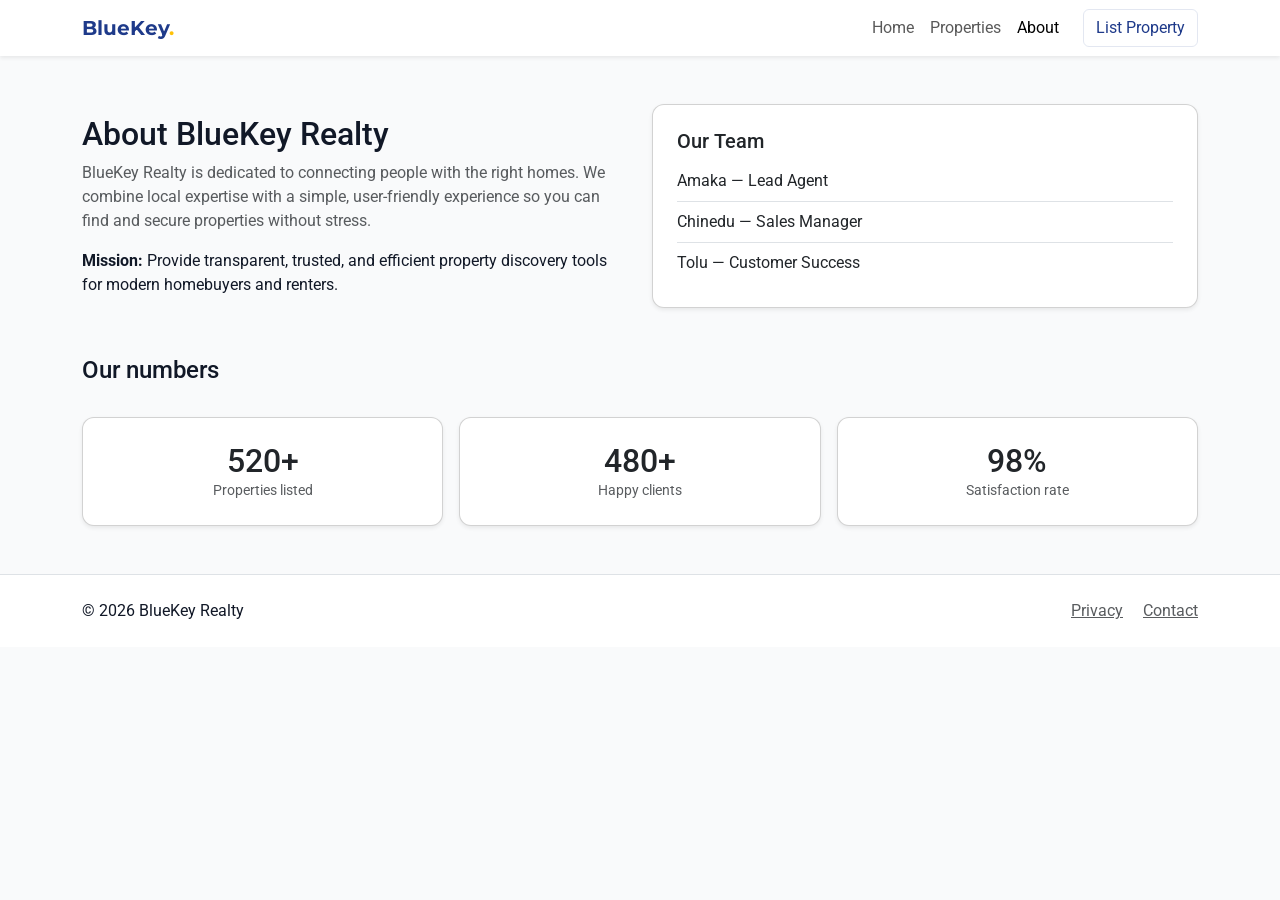
==== about.html @ 13cd738f "real" ====
<!doctype html>
<html lang="en">
<head>
  <meta charset="utf-8" />
  <meta name="viewport" content="width=device-width, initial-scale=1" />
  <title>About — BlueKey Realty</title>

  <link href="https://cdn.jsdelivr.net/npm/bootstrap@5.3.2/dist/css/bootstrap.min.css" rel="stylesheet">
  <link href="https://fonts.googleapis.com/css2?family=Montserrat:wght@600;700&family=Roboto:wght@300;400&display=swap" rel="stylesheet">
  <link rel="stylesheet" href="styles.css">
</head>
<body>
  <nav class="navbar navbar-expand-lg navbar-light bg-white shadow-sm sticky-top">
    <div class="container">
      <a class="navbar-brand fw-bold" href="index.html">BlueKey<span class="text-warning">.</span></a>
      <button class="navbar-toggler" type="button" data-bs-toggle="collapse" data-bs-target="#navMenu4">
        <span class="navbar-toggler-icon"></span>
      </button>
      <div class="collapse navbar-collapse" id="navMenu4">
        <ul class="navbar-nav ms-auto align-items-lg-center">
          <li class="nav-item"><a class="nav-link" href="index.html">Home</a></li>
          <li class="nav-item"><a class="nav-link" href="properties.html">Properties</a></li>
          <li class="nav-item"><a class="nav-link active" href="#">About</a></li>
          <li class="nav-item ms-lg-3">
            <a class="btn btn-outline-primary" href="property.html">List Property</a>
          </li>
        </ul>
      </div>
    </div>
  </nav>

  <main class="container py-5">
    <div class="row align-items-center">
      <div class="col-md-6 reveal-up" data-reveal>
        <h2>About BlueKey Realty</h2>
        <p class="text-muted">BlueKey Realty is dedicated to connecting people with the right homes. We combine local expertise with a simple, user-friendly experience so you can find and secure properties without stress.</p>
        <p class="mb-0"><strong>Mission:</strong> Provide transparent, trusted, and efficient property discovery tools for modern homebuyers and renters.</p>
      </div>
      <div class="col-md-6 reveal-right" data-reveal>
        <div class="card shadow-sm p-4">
          <h5>Our Team</h5>
          <ul class="list-unstyled mb-0">
            <li class="py-2 border-bottom">Amaka — Lead Agent</li>
            <li class="py-2 border-bottom">Chinedu — Sales Manager</li>
            <li class="py-2">Tolu — Customer Success</li>
          </ul>
        </div>
      </div>
    </div>

    <section class="mt-5">
      <h4>Our numbers</h4>
      <div class="row g-3 mt-3">
        <div class="col-md-4">
          <div class="card p-4 shadow-sm text-center">
            <h2 class="mb-0">520+</h2>
            <p class="small text-muted mb-0">Properties listed</p>
          </div>
        </div>
        <div class="col-md-4">
          <div class="card p-4 shadow-sm text-center">
            <h2 class="mb-0">480+</h2>
            <p class="small text-muted mb-0">Happy clients</p>
          </div>
        </div>
        <div class="col-md-4">
          <div class="card p-4 shadow-sm text-center">
            <h2 class="mb-0">98%</h2>
            <p class="small text-muted mb-0">Satisfaction rate</p>
          </div>
        </div>
      </div>
    </section>
  </main>

  <footer class="bg-white border-top py-4">
    <div class="container d-flex justify-content-between align-items-center">
      <div>&copy; <span id="year4"></span> BlueKey Realty</div>
      <div>
        <a href="#" class="text-muted me-3">Privacy</a>
        <a href="#" class="text-muted">Contact</a>
      </div>
    </div>
  </footer>

  <script src="https://cdn.jsdelivr.net/npm/bootstrap@5.3.2/dist/js/bootstrap.bundle.min.js"></script>
  <script src="script.js"></script>
</body>
</html>
---- styles.css ----
:root{
  --primary: #1E3A8A;
  --accent: #F59E0B;
  --bg: #F9FAFB;
  --text: #111827;
  --card-radius: 10px;
  --shadow: 0 6px 20px rgba(16,24,40,0.08);
}

body{
  font-family: "Roboto", system-ui, -apple-system, "Segoe UI", Roboto, "Helvetica Neue", Arial;
  color: var(--text);
  background: var(--bg);
  -webkit-font-smoothing:antialiased;
  -moz-osx-font-smoothing:grayscale;
}

.navbar-brand { 
  color: var(--primary); 
  font-family: "Montserrat"; 
}

.navbar .btn-outline-primary { 
  border-color: rgba(30,58,138,0.12); 
  color: var(--primary); 
}

.hero-section { 
  background: linear-gradient(90deg, rgba(30,58,138,0.04), rgba(245,158,11,0.02)); 
  padding-top: 40px; padding-bottom: 40px; }

  .hero-left h1 
  { font-family: "Montserrat"; 
    color: var(--primary); }

.search-card { 
  border-radius: 12px; 
  overflow: hidden; }

.property-card { 
  border-radius: 12px; 
  overflow: hidden; 
  box-shadow: var(--shadow); 
  background: #fff; }

  .property-card img { 
    height: 180px; 
    object-fit: cover; 
  }

.small-feature { 
  display:flex; 
  gap:12px; 
  align-items:center; }

.small-feature .icon { 
  font-size: 28px; 
  width:44px; 
  height:44px; 
  display:grid; 
  place-items:center; 
  background:#fff; 
  border-radius:8px; 
  box-shadow:var(--shadow); 
}

.avatar { 
  width:48px; 
  height:48px; 
  border-radius:8px; 
  background:#1e3a8a; 
  color:#fff; 
  display:grid; 
  place-items:center; 
  font-weight:700; 
}

footer { 
  background: transparent; 
}

.card { 
  border-radius: 12px; 
}

[data-reveal] { 
  opacity: 0; 
  transform: 
  translateY(18px); 
  transition: opacity 600ms ease, transform 600ms cubic-bezier(.2,.9,.3,1); 
  will-change: opacity, transform; 
}

[data-reveal].is-revealed { 
  opacity: 1; 
  transform: none; 
}

.reveal-right { 
  transform: translateX(24px) translateY(0); 
}
.reveal-right.is-revealed { 
  transform: none; 
}

.property-card .card-body { 
  transition: transform 250ms ease, box-shadow 250ms ease; 
}

.property-card:hover .card-body { 
  transform: translateY(-6px); 
  box-shadow: 0 14px 30px rgba(16,24,40,0.12); 
}

@media (max-width: 991px){
  .hero-right { margin-top: 20px; }
  .property-card img { height: 160px; }
}
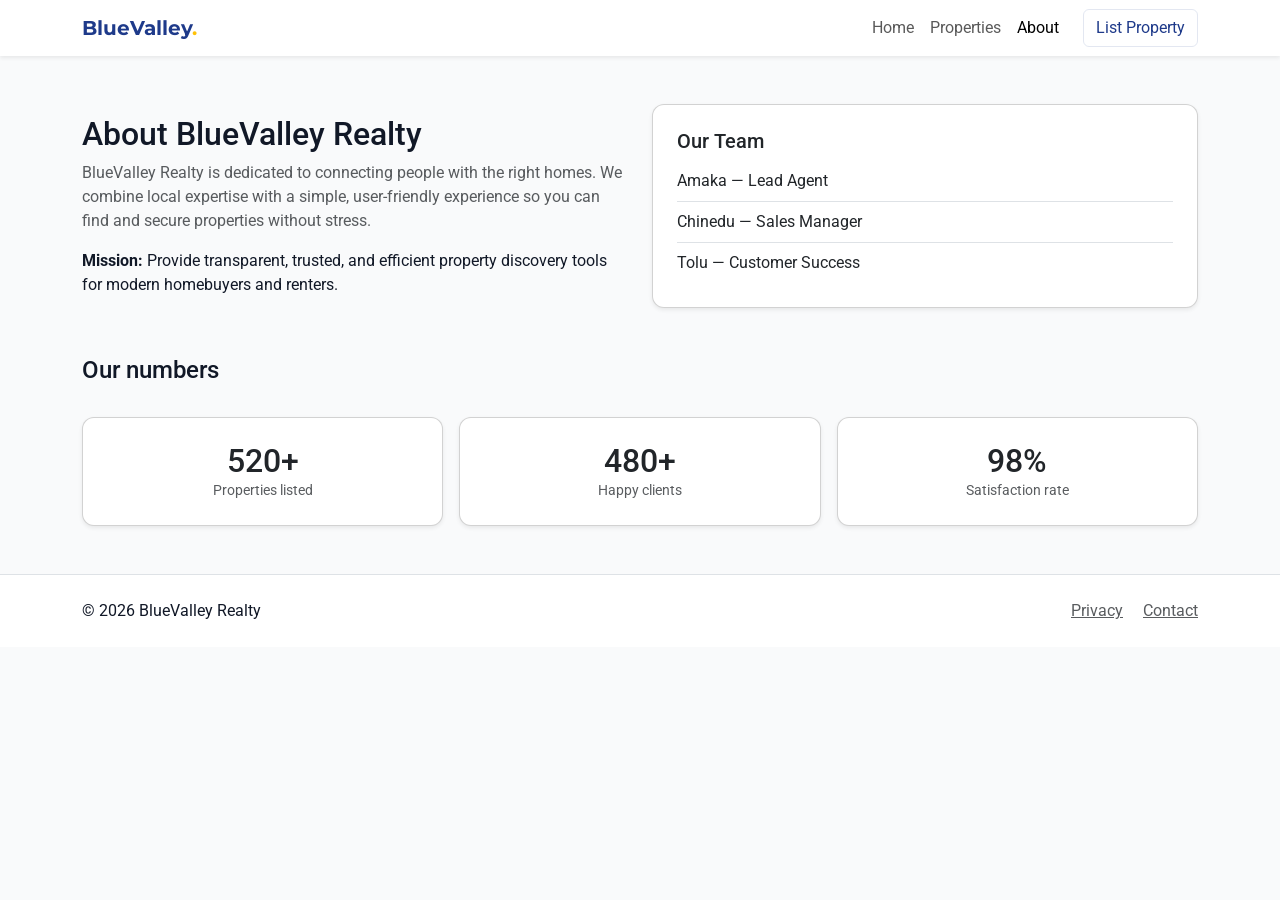
==== commit 399ad7da: "photo changes" ====
--- a/about.html
+++ b/about.html
@@ -3,7 +3,7 @@
 <head>
   <meta charset="utf-8" />
   <meta name="viewport" content="width=device-width, initial-scale=1" />
-  <title>About — BlueKey Realty</title>
+  <title>About — BlueValley Realty</title>
 
   <link href="https://cdn.jsdelivr.net/npm/bootstrap@5.3.2/dist/css/bootstrap.min.css" rel="stylesheet">
   <link href="https://fonts.googleapis.com/css2?family=Montserrat:wght@600;700&family=Roboto:wght@300;400&display=swap" rel="stylesheet">
@@ -12,7 +12,7 @@
 <body>
   <nav class="navbar navbar-expand-lg navbar-light bg-white shadow-sm sticky-top">
     <div class="container">
-      <a class="navbar-brand fw-bold" href="index.html">BlueKey<span class="text-warning">.</span></a>
+      <a class="navbar-brand fw-bold" href="index.html">BlueValley<span class="text-warning">.</span></a>
       <button class="navbar-toggler" type="button" data-bs-toggle="collapse" data-bs-target="#navMenu4">
         <span class="navbar-toggler-icon"></span>
       </button>
@@ -32,8 +32,8 @@
   <main class="container py-5">
     <div class="row align-items-center">
       <div class="col-md-6 reveal-up" data-reveal>
-        <h2>About BlueKey Realty</h2>
-        <p class="text-muted">BlueKey Realty is dedicated to connecting people with the right homes. We combine local expertise with a simple, user-friendly experience so you can find and secure properties without stress.</p>
+        <h2>About BlueValley Realty</h2>
+        <p class="text-muted">BlueValley Realty is dedicated to connecting people with the right homes. We combine local expertise with a simple, user-friendly experience so you can find and secure properties without stress.</p>
         <p class="mb-0"><strong>Mission:</strong> Provide transparent, trusted, and efficient property discovery tools for modern homebuyers and renters.</p>
       </div>
       <div class="col-md-6 reveal-right" data-reveal>
@@ -75,7 +75,7 @@
 
   <footer class="bg-white border-top py-4">
     <div class="container d-flex justify-content-between align-items-center">
-      <div>&copy; <span id="year4"></span> BlueKey Realty</div>
+      <div>&copy; <span id="year4"></span> BlueValley Realty</div>
       <div>
         <a href="#" class="text-muted me-3">Privacy</a>
         <a href="#" class="text-muted">Contact</a>
